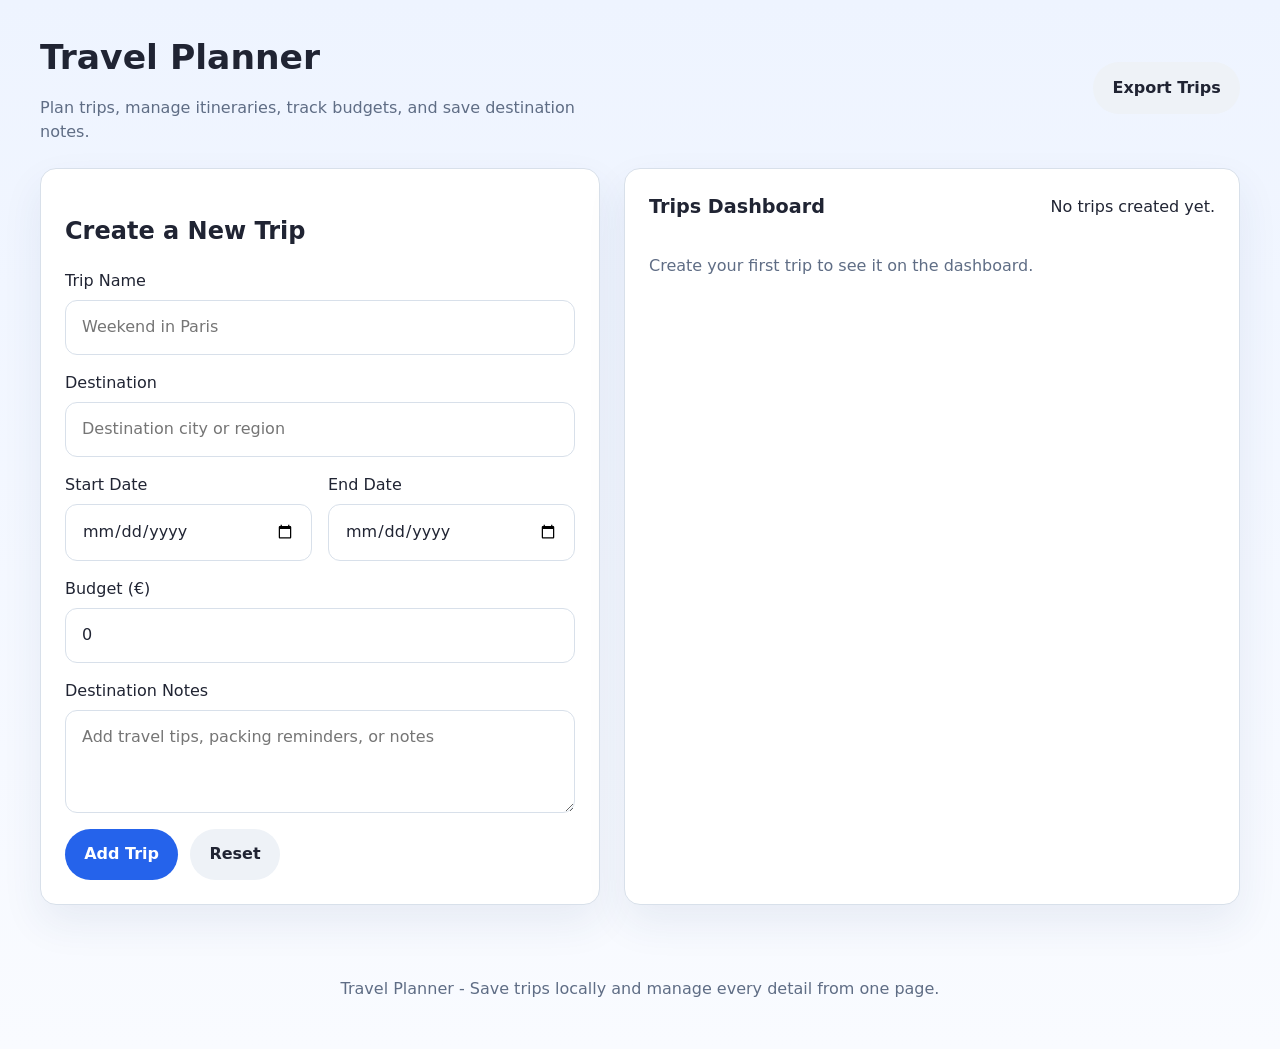
==== index.html @ bc4f484f "initial commit - new project Travel Planner" ====
<!DOCTYPE html>
<html lang="en">
  <head>
    <meta charset="UTF-8" />
    <meta name="viewport" content="width=device-width, initial-scale=1.0" />
    <title>Travel Planner</title>
    <link rel="stylesheet" href="css/styles.css" />
  </head>
  <body>
    <header class="site-header">
      <div class="container header-grid">
        <div>
          <h1>Travel Planner</h1>
          <p>Plan trips, manage itineraries, track budgets, and save destination notes.</p>
        </div>
        <button id="export-data-button" class="btn-secondary">Export Trips</button>
      </div>
    </header>

    <main class="container grid-layout">
      <section class="panel panel-form">
        <h2>Create a New Trip</h2>
        <form id="trip-form">
          <div class="field-group">
            <label for="trip-name">Trip Name</label>
            <input id="trip-name" name="tripName" type="text" placeholder="Weekend in Paris" required />
          </div>
          <div class="field-group">
            <label for="destination">Destination</label>
            <input id="destination" name="destination" type="text" placeholder="Destination city or region" required />
          </div>
          <div class="field-row">
            <div class="field-group">
              <label for="start-date">Start Date</label>
              <input id="start-date" name="startDate" type="date" required />
            </div>
            <div class="field-group">
              <label for="end-date">End Date</label>
              <input id="end-date" name="endDate" type="date" required />
            </div>
          </div>
          <div class="field-group">
            <label for="budget">Budget (€)</label>
            <input id="budget" name="budget" type="number" min="0" value="0" required />
          </div>
          <div class="field-group">
            <label for="notes">Destination Notes</label>
            <textarea id="notes" name="notes" rows="3" placeholder="Add travel tips, packing reminders, or notes"></textarea>
          </div>
          <div class="button-row">
            <button type="submit" class="btn-primary">Add Trip</button>
            <button type="reset" class="btn-secondary">Reset</button>
          </div>
        </form>
      </section>

      <section class="panel panel-dashboard">
        <div class="section-header">
          <h2>Trips Dashboard</h2>
          <div id="trip-summary">No trips created yet.</div>
        </div>
        <div id="trips-list" class="trip-list"></div>
      </section>

      <section class="panel panel-details hidden" id="trip-details-panel">
        <div class="section-header">
          <h2>Trip Details</h2>
          <button id="delete-trip-button" class="btn-danger">Delete Trip</button>
        </div>

        <div id="active-trip-card" class="card"></div>

        <div class="sub-sections">
          <div class="panel nested-panel">
            <h3>Itinerary</h3>
            <form id="itinerary-form" class="small-form">
              <div class="field-row">
                <div class="field-group">
                  <label for="itinerary-day">Day</label>
                  <select id="itinerary-day" name="itineraryDay"></select>
                </div>
                <div class="field-group">
                  <label for="itinerary-time">Time</label>
                  <input id="itinerary-time" name="itineraryTime" type="time" required />
                </div>
              </div>
              <div class="field-group">
                <label for="itinerary-title">Activity</label>
                <input id="itinerary-title" name="itineraryTitle" type="text" placeholder="Museum visit, dinner, hike…" required />
              </div>
              <div class="field-group">
                <label for="itinerary-description">Description</label>
                <input id="itinerary-description" name="itineraryDescription" type="text" placeholder="Add details for the activity" />
              </div>
              <button type="submit" class="btn-primary btn-full">Add Itinerary Item</button>
            </form>

            <div id="itinerary-list" class="list-group"></div>
          </div>

          <div class="panel nested-panel">
            <h3>Budget Tracker</h3>
            <div class="budget-summary">
              <div class="budget-label">Budget</div>
              <div id="budget-total" class="budget-value">€0</div>
            </div>
            <div class="progress-bar">
              <div id="budget-progress" class="progress-fill"></div>
            </div>
            <div class="budget-details">
              <span id="budget-spent">Spent: €0</span>
              <span id="budget-remaining">Remaining: €0</span>
            </div>

            <form id="expense-form" class="small-form">
              <div class="field-group">
                <label for="expense-category">Category</label>
                <select id="expense-category" name="expenseCategory">
                  <option value="Accommodation">Accommodation</option>
                  <option value="Food">Food</option>
                  <option value="Transport">Transport</option>
                  <option value="Activities">Activities</option>
                  <option value="Misc">Misc</option>
                </select>
              </div>
              <div class="field-group">
                <label for="expense-amount">Amount (€)</label>
                <input id="expense-amount" name="expenseAmount" type="number" min="0" step="0.01" required />
              </div>
              <div class="field-group">
                <label for="expense-description">Description</label>
                <input id="expense-description" name="expenseDescription" type="text" placeholder="Hotel, lunch, metro ticket…" />
              </div>
              <button type="submit" class="btn-primary btn-full">Add Expense</button>
            </form>

            <div id="expense-list" class="list-group"></div>
          </div>
        </div>

        <div class="panel nested-panel">
          <h3>Destination Information</h3>
          <div class="field-row">
            <button id="load-destination-info" class="btn-secondary">Load Recommended Info</button>
            <button id="save-notes-button" class="btn-secondary">Save Notes</button>
          </div>
          <div class="destination-card">
            <div class="destination-info-grid">
              <div>
                <h4>Weather</h4>
                <p id="destination-weather">N/A</p>
              </div>
              <div>
                <h4>Currency</h4>
                <p id="destination-currency">N/A</p>
              </div>
              <div>
                <h4>Tips</h4>
                <p id="destination-tips">N/A</p>
              </div>
            </div>
            <div class="field-group">
              <label for="destination-notes">Traveler Notes</label>
              <textarea id="destination-notes" rows="4" placeholder="Add packing notes, reminders, or local tips"></textarea>
            </div>
          </div>
        </div>
      </section>
    </main>

    <footer class="site-footer">
      <p>Travel Planner - Save trips locally and manage every detail from one page.</p>
    </footer>

    <script type="module" src="js/app.js"></script>
  </body>
</html>
---- css/styles.css ----
:root {
  --bg: #f4f7fb;
  --surface: #ffffff;
  --surface-strong: #eef2f7;
  --text: #202433;
  --muted: #5f6d85;
  --primary: #2563eb;
  --primary-soft: #dbeafe;
  --accent: #10b981;
  --danger: #ef4444;
  --border: #d8e0ea;
  --radius: 16px;
  --shadow: 0 18px 40px rgba(42, 67, 116, 0.08);
  font-family: "Inter", system-ui, -apple-system, BlinkMacSystemFont, "Segoe UI",
    sans-serif;
}

* {
  box-sizing: border-box;
}

html,
body {
  margin: 0;
  min-height: 100%;
  background: linear-gradient(180deg, #eef4ff 0%, #f9fbff 100%);
  color: var(--text);
}

body {
  line-height: 1.5;
}

img {
  max-width: 100%;
  display: block;
}

button,
input,
select,
textarea {
  font: inherit;
}

.container {
  width: min(1200px, calc(100% - 2rem));
  margin: 0 auto;
}

.site-header {
  padding: 2rem 0 1.5rem;
}

.header-grid {
  display: flex;
  align-items: center;
  justify-content: space-between;
  gap: 1.5rem;
  flex-wrap: wrap;
}

.site-header h1 {
  margin: 0;
  font-size: clamp(2.1rem, 2.7vw, 3rem);
}

.site-header p {
  margin: 0.75rem 0 0;
  color: var(--muted);
  max-width: 36rem;
}

.btn-primary,
.btn-secondary,
.btn-danger {
  border: none;
  border-radius: 999px;
  cursor: pointer;
  padding: 0.85rem 1.2rem;
  font-weight: 600;
  transition: transform 0.18s ease, box-shadow 0.18s ease,
    background-color 0.18s ease;
}

.btn-primary {
  background: var(--primary);
  color: #fff;
}

.btn-secondary {
  background: var(--surface-strong);
  color: var(--text);
}

.btn-danger {
  background: var(--danger);
  color: #fff;
}

button:hover {
  transform: translateY(-1px);
}

button:focus-visible {
  outline: 3px solid rgba(37, 99, 235, 0.35);
  outline-offset: 2px;
}

.grid-layout {
  display: grid;
  grid-template-columns: minmax(280px, 1fr) minmax(360px, 1.1fr);
  gap: 1.5rem;
  margin-bottom: 2rem;
}

.panel {
  background: var(--surface);
  border: 1px solid var(--border);
  border-radius: var(--radius);
  padding: 1.5rem;
  box-shadow: var(--shadow);
}

.panel-form,
.panel-dashboard {
  min-height: 380px;
}

.panel-details {
  grid-column: 1 / -1;
}

.section-header {
  display: flex;
  align-items: center;
  justify-content: space-between;
  gap: 1rem;
  margin-bottom: 1rem;
}

.section-header h2,
.panel h3 {
  margin: 0;
  font-size: 1.2rem;
}

.field-group {
  display: flex;
  flex-direction: column;
  gap: 0.45rem;
  margin-bottom: 1rem;
}

.field-row {
  display: grid;
  grid-template-columns: repeat(2, minmax(0, 1fr));
  gap: 1rem;
}

.field-row .field-group:last-child {
  margin-bottom: 0;
}

input,
select,
textarea {
  width: 100%;
  border: 1px solid var(--border);
  border-radius: 12px;
  background: #fff;
  padding: 0.9rem 1rem;
  color: var(--text);
  transition: border-color 0.15s ease, box-shadow 0.15s ease;
}

input:focus,
select:focus,
textarea:focus {
  outline: none;
  border-color: rgba(37, 99, 235, 0.55);
  box-shadow: 0 0 0 4px rgba(37, 99, 235, 0.12);
}

textarea {
  resize: vertical;
  min-height: 4.5rem;
}

.button-row {
  display: flex;
  gap: 0.75rem;
  flex-wrap: wrap;
  margin-top: 0.5rem;
}

.btn-full {
  width: 100%;
}

.trip-list {
  display: grid;
  gap: 1rem;
  margin-top: 1rem;
}

.trip-card,
.card,
.list-item {
  background: var(--surface-strong);
  border: 1px solid var(--border);
  border-radius: 14px;
  padding: 1rem;
}

.trip-card {
  display: flex;
  justify-content: space-between;
  align-items: center;
  gap: 1rem;
}

.trip-card button {
  min-width: 106px;
}

.trip-card h3,
.card h3 {
  margin: 0;
  font-size: 1rem;
}

.trip-card p,
.card p,
.list-item p {
  margin: 0.35rem 0 0;
  color: var(--muted);
}

.hidden {
  display: none !important;
}

.sub-sections {
  display: grid;
  grid-template-columns: 1fr 1fr;
  gap: 1rem;
  margin-top: 1rem;
}

.nested-panel {
  padding: 1rem 1rem 1.25rem;
}

.small-form {
  display: grid;
  gap: 1rem;
  margin-bottom: 1rem;
}

.list-group {
  display: grid;
  gap: 0.8rem;
}

.list-item {
  display: grid;
  gap: 0.5rem;
}

.list-item span {
  font-size: 0.95rem;
  color: var(--muted);
}

.budget-summary,
.destination-info-grid,
.budget-details {
  display: grid;
  gap: 0.5rem;
}

.budget-summary {
  grid-template-columns: auto auto;
  align-items: center;
  margin-bottom: 0.9rem;
}

.budget-label {
  color: var(--muted);
  font-size: 0.95rem;
}

.budget-value {
  font-size: 1.55rem;
  font-weight: 700;
}

.progress-bar {
  width: 100%;
  height: 0.85rem;
  background: #eaf2ff;
  border-radius: 999px;
  overflow: hidden;
  margin-bottom: 0.8rem;
}

.progress-fill {
  width: 0%;
  height: 100%;
  background: linear-gradient(90deg, #10b981 0%, #22c55e 100%);
  transition: width 0.3s ease;
}

.budget-details {
  justify-content: space-between;
  grid-template-columns: repeat(2, max-content);
  margin-bottom: 1rem;
}

.destination-card {
  border-radius: 16px;
  border: 1px solid var(--border);
  padding: 1rem;
  background: var(--surface-strong);
}

.destination-info-grid {
  display: grid;
  grid-template-columns: repeat(3, minmax(100px, 1fr));
  gap: 1rem;
  margin-bottom: 1rem;
}

.destination-info-grid h4 {
  margin: 0 0 0.4rem;
  font-size: 0.95rem;
}

.destination-info-grid p {
  margin: 0;
  color: var(--text);
}

.site-footer {
  padding: 1.5rem 0 2rem;
  text-align: center;
  color: var(--muted);
}

@media (max-width: 1024px) {
  .grid-layout {
    grid-template-columns: 1fr;
  }

  .sub-sections {
    grid-template-columns: 1fr;
  }

  .field-row {
    grid-template-columns: 1fr;
  }
}

@media (max-width: 640px) {
  .site-header,
  .panel,
  .destination-card {
    padding: 1.25rem;
  }

  .header-grid {
    align-items: flex-start;
  }

  .button-row,
  .field-row {
    display: grid;
  }
}
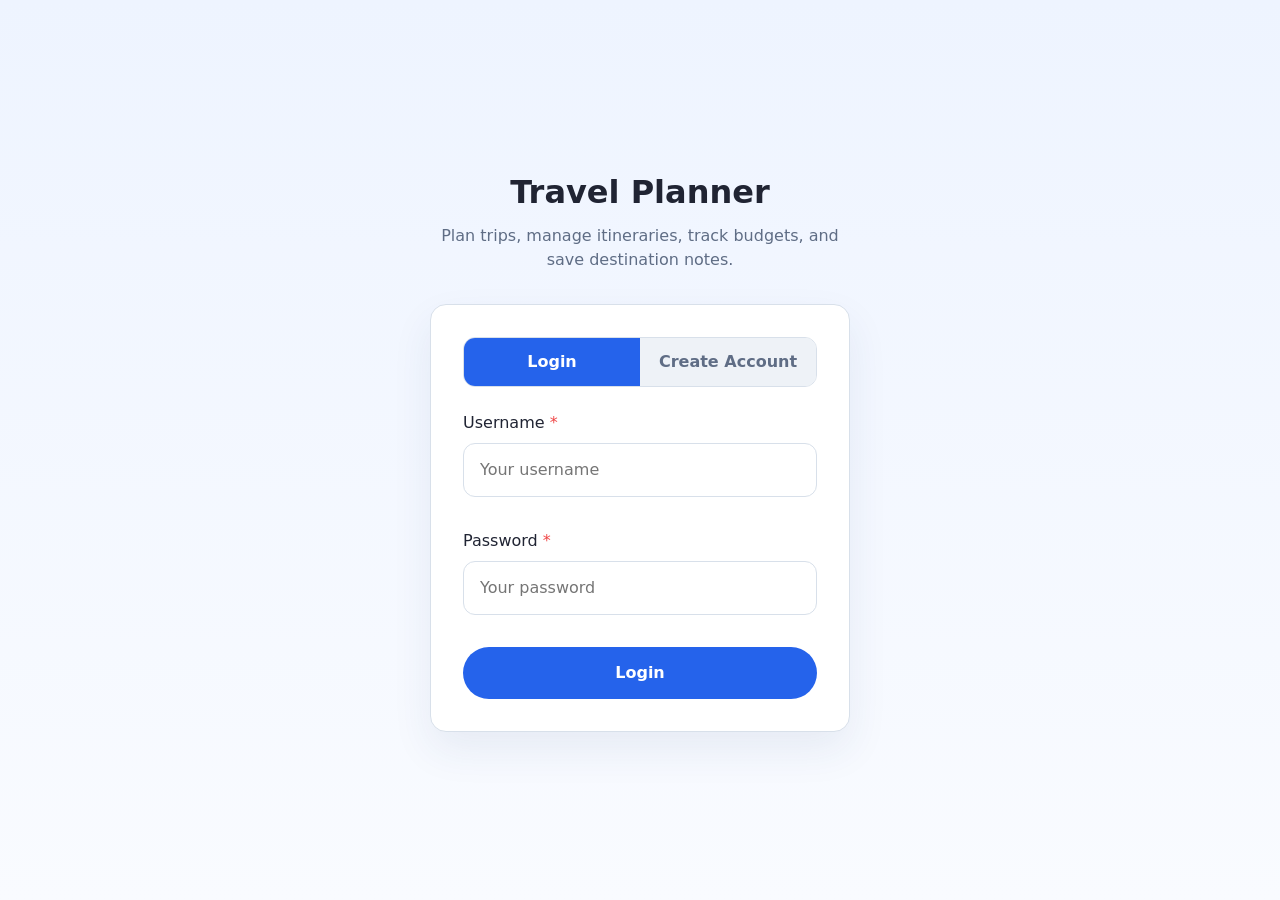
==== commit 2cec9601: "add account creation and login page" ====
--- a/index.html
+++ b/index.html
@@ -13,7 +13,11 @@
           <h1>Travel Planner</h1>
           <p>Plan trips, manage itineraries, track budgets, and save destination notes.</p>
         </div>
-        <button id="export-data-button" class="btn-secondary">Export Trips</button>
+        <div class="header-actions">
+          <span id="username-display" class="username-badge"></span>
+          <button id="logout-button" class="btn-secondary">Logout</button>
+          <button id="export-data-button" class="btn-secondary">Export Trips</button>
+        </div>
       </div>
     </header>
 
@@ -172,6 +176,5 @@
       <p>Travel Planner - Save trips locally and manage every detail from one page.</p>
     </footer>
 
-    <script type="module" src="js/app.js"></script>
-  </body>
+    <script type="module" src="js/app.js"></script>  </body>
 </html>
--- a/css/styles.css
+++ b/css/styles.css
@@ -377,4 +377,101 @@
   .field-row {
     display: grid;
   }
+}
+
+.auth-body {
+  display: flex;
+  align-items: center;
+  justify-content: center;
+  min-height: 100vh;
+  padding: 2rem;
+}
+
+.auth-container {
+  width: 100%;
+  max-width: 420px;
+}
+
+.auth-header {
+  text-align: center;
+  margin-bottom: 2rem;
+}
+
+.auth-header h1 {
+  margin: 0;
+  font-size: 2rem;
+}
+
+.auth-header p {
+  margin: 0.5rem 0 0;
+  color: var(--muted);
+}
+
+.auth-card {
+  background: var(--surface);
+  border: 1px solid var(--border);
+  border-radius: var(--radius);
+  padding: 2rem;
+  box-shadow: var(--shadow);
+}
+
+.auth-tabs {
+  display: flex;
+  gap: 0;
+  margin-bottom: 1.5rem;
+  border-radius: 12px;
+  overflow: hidden;
+  border: 1px solid var(--border);
+}
+
+.auth-tab {
+  flex: 1;
+  padding: 0.75rem;
+  border: none;
+  background: var(--surface-strong);
+  color: var(--muted);
+  cursor: pointer;
+  font-weight: 600;
+  transition: background 0.15s ease, color 0.15s ease;
+}
+
+.auth-tab.active {
+  background: var(--primary);
+  color: #fff;
+}
+
+.auth-form {
+  display: flex;
+  flex-direction: column;
+  gap: 1rem;
+}
+
+.auth-error {
+  background: #fef2f2;
+  border: 1px solid #fecaca;
+  color: var(--danger);
+  padding: 0.75rem 1rem;
+  border-radius: 12px;
+  margin-bottom: 1rem;
+  font-size: 0.9rem;
+}
+
+.header-actions {
+  display: flex;
+  align-items: center;
+  gap: 0.75rem;
+  flex-wrap: wrap;
+}
+
+.username-badge {
+  font-weight: 600;
+  color: var(--primary);
+  padding: 0.5rem 0.75rem;
+  background: var(--primary-soft);
+  border-radius: 999px;
+  font-size: 0.9rem;
+}
+
+.required {
+  color: var(--danger);
 }
